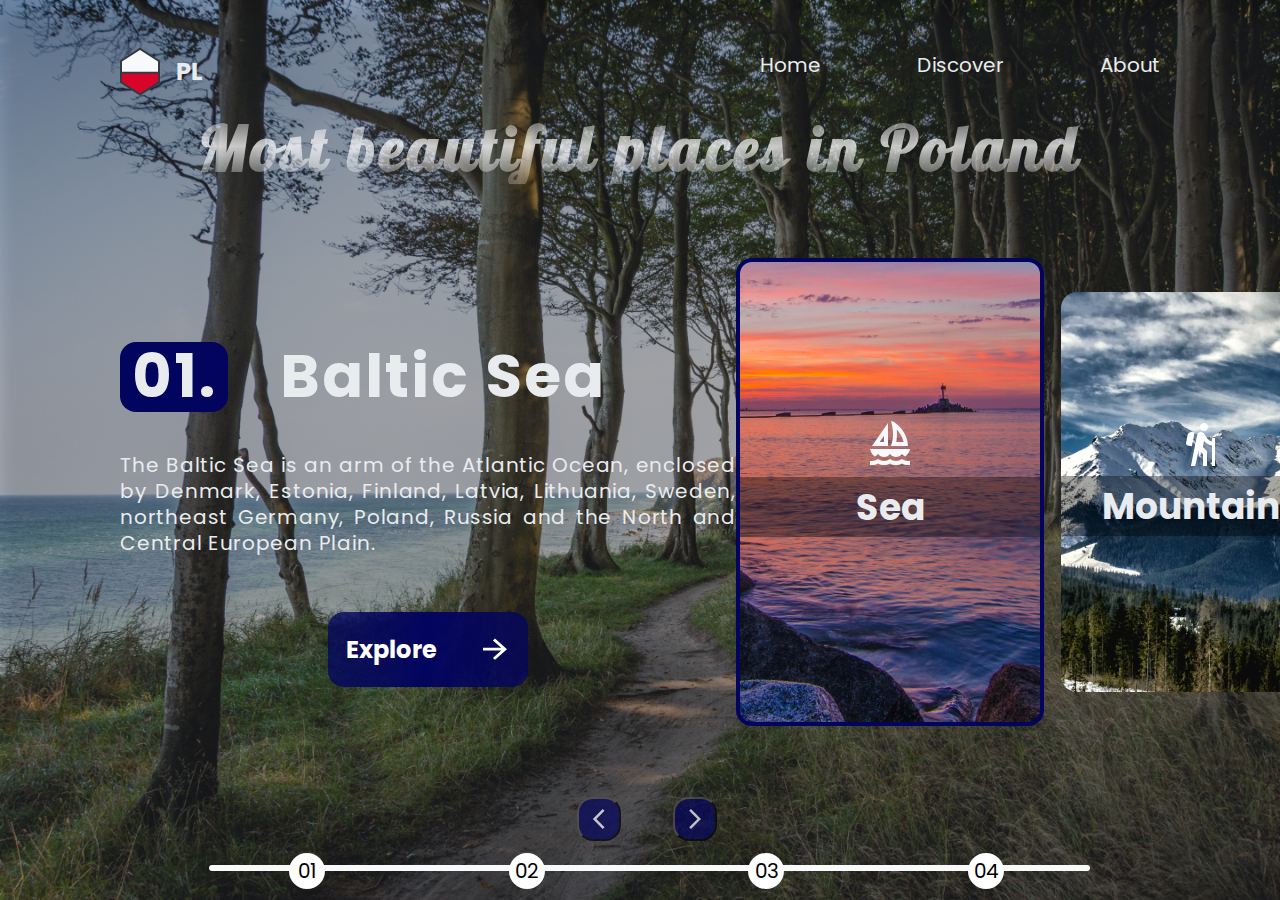
==== index.html @ 19f440bf "Finish bottom slider navigation" ====
<!DOCTYPE html>
<html lang="en">
  <head>
    <meta charset="UTF-8" />
    <meta http-equiv="X-UA-Compatible" content="IE=edge" />
    <meta name="viewport" content="width=device-width, initial-scale=1.0" />
    <title>Places in Poland</title>
    <meta
      name="description"
      content="This website shows most beautiful places to visit in Poland. "
    />
    <!-- Title -->
    <meta property="og:title" content="Places in Poland" />
    <!-- OPTIONAL description. 2-4 sentences. -->
    <meta property="og:description" content="" />
    <!-- full url with http(s) ie. https://maciejkorsan.github.io/my-repo/ -->
    <meta property="og:url" content="https://dawid-klos.github.io" />
    <meta
      property="og:image"
      content="https://dawid-klos.github.io/cover.png"
    />
    <!-- loading styles -->
    <link rel="stylesheet" href="styles/normalize.css" />
    <link rel="stylesheet" href="styles/style.css" />
    <link rel="stylesheet" href="styles/places.css" />

    <!-- loading fonts -->
    <link rel="preconnect" href="https://fonts.gstatic.com" />
    <link
      href="https://fonts.googleapis.com/css2?family=Poppins:wght@400;500;700&display=swap"
      rel="stylesheet"
    />
    <link rel="preconnect" href="https://fonts.gstatic.com" />
    <link
      href="https://fonts.googleapis.com/css2?family=Lobster&display=swap"
      rel="stylesheet"
    />
    <!-- loading js file -->
    <script src="js/app.js"></script>
  </head>
  <body>
    <section class="navbar">
      <section class="logo">
        <img class="logo__img" src="img/pl-logo.svg" alt="Logo of Poland" />
        <p class="logo__text">PL</p>
      </section>
      <nav class="links">
        <ul class="links__list">
          <li><a href="#" class="link">Home</a></li>
          <li><a href="#" class="link">Discover</a></li>
          <li><a href="#" class="link">About</a></li>
        </ul>
      </nav>
    </section>

    <article class="website-title">
      <h1 class="website-title__heading">Most beautiful places in Poland</h1>
    </article>

    <main class="main">
      <section class="places">
        <article class="place-01">
          <h2 class="place-01__heading">
            <p class="place-01__heading--number">01.</p>
            Baltic Sea
          </h2>
          <p class="place-01__content">
            The Baltic Sea is an arm of the Atlantic Ocean, enclosed by Denmark,
            Estonia, Finland, Latvia, Lithuania, Sweden, northeast Germany,
            Poland, Russia and the North and Central European Plain.
          </p>
          <a href="#" class="place-01__explore-btn">
            <p>Explore</p>
            <img
              src="img/arrow-right.svg"
              alt="Icon of arrow directed to right"
            />
          </a>
        </article>

        <article class="place-02">
          <h2 class="place-02__heading"></h2>
          <p class="place-02__content"></p>
          <button class="place-02__explore-btn">
            <p>Explore</p>
            <img
              src="img/arrow-right.svg"
              alt="Icon of arrow directed to right"
            />
          </button>
        </article>

        <article class="place-03">
          <h2 class="place-03__heading"></h2>
          <p class="place-03__content"></p>
          <a href="#" class="place-03__explore-btn">
            <p>Explore</p>
            <img
              src="img/arrow-right.svg"
              alt="Icon of arrow directed to right"
            />
          </a>
        </article>

        <article class="place-04">
          <h2 class="place-04__heading"></h2>
          <p class="place-04__content"></p>
          <button class="place-04__explore-btn">
            <p>Explore</p>
            <img
              src="img/arrow-right.svg"
              alt="Icon of arrow directed to right"
            />
          </button>
        </article>
      </section>

      <section class="slider-box">
        <div class="slider">
          <div class="slide-01">
            <img
              class="slide-01__icon"
              src="img/sailing-icon.svg"
              alt="Sailing icon"
            />
            <h3 class="slide-01__heading">Sea</h3>
          </div>
          <div class="slide-02">
            <img
              class="slide-02__icon"
              src="img/hiking-icon.svg"
              alt="Hiking icon"
            />
            <h3 class="slide-02__heading">Mountains</h3>
          </div>
          <div class="slide-03">
            <img
              class="slide-03__icon"
              src="img/kayaking-icon.svg"
              alt="Kayaking icon"
            />
            <h3 class="slide-03__heading">Masuria</h3>
          </div>
          <div class="slide-04">
            <img class="slide-04__icon" src="img/bike.svg" alt="Bike icon" />
            <h3 class="slide-04__heading">Kashubia</h3>
          </div>
        </div>
      </section>

      <section class="slider-control">
        <div class="arrows">
          <button class="arrow-back">
            <img src="img/arrow-back.svg" alt="Icon of back arrow" />
          </button>
          <button class="arrow-forward">
            <img src="img/arrow-forward.svg" alt="Icon of forward arrow" />
          </button>
        </div>
        <div class="pos-line"></div>
        <div class="pos-points">
          <div class="pos-1">
            <p class="pos__text">01</p>
          </div>
          <div class="pos-2"><p class="pos__text">02</p></div>
          <div class="pos-3"><p class="pos__text">03</p></div>
          <div class="pos-4"><p class="pos__text">04</p></div>
        </div>
      </section>
    </main>
  </body>
</html>
---- styles/style.css ----
body {
    height: 100vh;
    background-image: url("../img/gallery/bg-01.png");
    background-repeat: no-repeat;
    background-size: cover;
    font-family: 'Poppins', 'sans-serif';
    font-size: 20px;
    display: flex;
    flex-direction: column;
    color: #E9ECEF;
    margin: 0px 120px;
    overflow: hidden;
}

/* TOP SECTION */
.navbar {
    max-width: 100%;
    display: flex;
    flex-flow: row nowrap;
    justify-content: space-between;
    margin: 34px 0px;
}

/* nav */
.links {

}
.links__list {
    display: flex;
    list-style: none;
    justify-content: space-between;
    width: 400px;
}
.link {
    text-decoration: none;
    color: #E9ECEF;
    font-weight: 400;
}
.link-active {
    font-weight: 700;
}

/* logo */
.logo {
    display: flex;
    align-items: center;
}
.logo__img {

}
.logo__text {
    margin-left: 16px;
    font-size: 24px;
    font-weight: bold;
}

/* H1 - PAGE TITLE */
.website-title {
    margin-top: -72px;
    margin-bottom: 36px;
}
.website-title__heading {
    font-family: 'Lobster', 'sans-serif';
    text-align: center;
    font-size: 62px;
    letter-spacing: 4px;
    background: linear-gradient(0deg, rgba(255, 255, 255, 0.25) 8.41%, rgba(255, 255, 255, 0.75) 53.25%, rgba(255, 255, 255, 0.25) 100%);
    -webkit-background-clip: text;
    -webkit-text-fill-color: transparent;
}

.main {
    display: grid;
    grid-template-columns: 1fr auto 1fr;
    grid-template-rows: 50% 50%;
}

/* SECTION with place descripton */

/* places section */
.places {

}

/* 01 */
.place-01 {
    width: 616px;
    display: flex;
    flex-direction: column;
    margin-top: -30px;
}
.place-01__heading {
    font-size: 60px;
    font-weight: bold;
    display: flex;
    align-items: center;
    letter-spacing: 2px;
}
.place-01__heading--number {
    margin-right: 52px;
    text-align: left;
    background-color: #03045E;
    border-radius: 16px;
    width: 108px;
    min-height: 70px;
    text-align: center;
}
.place-01__content {
    margin-top: -70px;
    letter-spacing: .8px;
    text-align: justify;
    line-height: 26px;
}
.place-01__explore-btn {
    width: 200px;
    display: flex;
    margin: 36px auto;
    background: linear-gradient(96.98deg, rgba(3, 4, 94, 0.75) 0%, #03045E 49.48%, rgba(3, 4, 94, 0.75) 100%);
    border-radius: 16px;
    text-decoration: none;
    color: #ffffff;
    font-weight: bold;
    font-size: 24px;
}

.place-01__explore-btn p {
    margin-left: 18px;
    margin-right: 40px;
}
/* 02 */

.place-02 {
    display: none;
}
.place-02__heading {

}
.place-02__content {

}
.place-02__explore-btn {

}

/* 03 */
.place-03 {
    display: none;
}
.place-03__heading {

}
.place-03__content {

}
.place-03__explore-btn {

}

/* 04 */
.place-04 {
    display: none;
}
.place-04__heading {

}
.place-04__content {

}
.place-04__explore-btn {

}

/* SLIDER */

.slider-box {
    position: relative;

}

.slider {
    position: absolute;
    width: 1200px;
    height: 460px;
    display: flex;
    flex-flow: row nowrap;
    align-items: center;
    justify-content: space-between;
}

/* Slide-1 */
.slide-01 {
    width: 300px;
    height: 460px;
    background-image: url("../img/gallery/small/slide-01.png");
    border: 4px solid #03045E;
    border-radius: 16px;
    display: flex;
    flex-flow: column wrap;
    justify-content: center;
    align-content: center;
}
.slide-01__icon {
    margin-bottom: -16px;
}
.slide-01__heading:before {
    width: 300px;
    height: 60px;
    position: absolute;
    display: block;
    content: '';
    background-color: black;
    opacity: 35%;
    z-index: -1;
    margin-top: -10px;
}
.slide-01__heading {
    width: 100%;
    font-size: 36px;
    font-weight: bold;
    text-align: center;
    z-index: 1;
}

/* Slide-2 */
.slide-02 {
    width: 280px;
    height: 400px;
    background-image: url("../img/gallery/small/slide-02.png");
    border-radius: 16px;
    display: flex;
    flex-flow: column wrap;
    justify-content: center;
    align-content: center;
}
.slide-02__icon {
    margin-bottom: -18px;
}
.slide-02__heading:before {
    width: 280px;
    height: 60px;
    position: absolute;
    display: block;
    content: '';
    background-color: black;
    opacity: 35%;
    z-index: -1;
    margin-top: -10px;
}
.slide-02__heading {
    width: 100%;
    font-size: 36px;
    font-weight: bold;
    text-align: center;
    z-index: 1;
}

/* Slide-3 */
.slide-03 {
    width: 280px;
    height: 400px;
    background-image: url("../img/gallery/small/slide-03.png");
    border-radius: 16px;
    display: flex;
    flex-flow: column wrap;
    justify-content: center;
    align-content: center;
}
.slide-03__icon {
    margin-bottom: -18px;
}
.slide-03__heading:before {
    width: 280px;
    height: 60px;
    position: absolute;
    display: block;
    content: '';
    background-color: black;
    opacity: 35%;
    z-index: -1;
    margin-top: -10px;
}
.slide-03__heading {
    width: 100%;
    font-size: 36px;
    font-weight: bold;
    text-align: center;
    z-index: 1;
}

/* Slide-4 */
.slide-04 {
    width: 280px;
    height: 400px;
    background-image: url("../img/gallery/small/slide-03.png");
    border-radius: 16px;
    display: flex;
    flex-flow: column wrap;
    justify-content: center;
    align-content: center;
}
.slide-04__icon {
    margin-bottom: -18px;
}
.slide-04__heading:before {
    width: 280px;
    height: 60px;
    position: absolute;
    display: block;
    content: '';
    background-color: black;
    opacity: 35%;
    z-index: -1;
    margin-top: -10px;
}
.slide-04__heading {
    width: 100%;
    font-size: 36px;
    font-weight: bold;
    text-align: center;
    z-index: 1;
}   

/* SLIDER-CONTROL-PANEL */

/* buttons */
.slider-control {
    grid-row: 3;
    grid-column-start: 1;
    grid-column-end: 4;
    width: 875px;
    margin: 0px auto;
}
.arrows {
    display: flex;
    width: 140px;
    flex-direction: row nowrap;
    justify-content: space-between;
    margin: 0 auto;
}
.arrow-back {
    background-color: #03045E;
    border-radius: 16px;
    opacity: 70%;
    width: 44px;
    height: 44px;
    display: flex;
    justify-content: center;
    align-items: center;
}
.arrow-forward {
    background-color: #03045E;
    border-radius: 16px;
    opacity: 70%;
    width: 44px;
    height: 44px;
    display: flex;
    justify-content: center;
    align-items: center;
}

/* position of slider */
.pos-line {
    width: 875px;
    border: 3px solid #F8F9FA;
    margin-top: 24px;
    border-radius: 16px;
}

.pos-points {
    display: flex;
    flex-flow: row nowrap;
    justify-content: center;
    align-items: center;
    position: relative;
    color: black;
}

.pos-1 {
    width: 36px;
    height: 36px;
    position: absolute;
    left: 80px;
    border-radius: 50%;
    background-color: white;
}
.pos__text {
    width: 36px;
    height: 36px;
    text-align: center;
    margin: 0 auto;
    display: flex;
    justify-content: center;
    align-items: center;
}
.pos-2 {
    width: 36px;
    height: 36px;
    position: absolute;
    left: 300px;
    border-radius: 50%;
    background-color: white;
}
.pos-3 {
    width: 36px;
    height: 36px;
    position: absolute;
    right: 300px;
    border-radius: 50%;
    background-color: white; 
}
.pos-4 {
    width: 36px;
    height: 36px;
    position: absolute;
    right: 80px;
    border-radius: 50%;
    background-color: white;
}
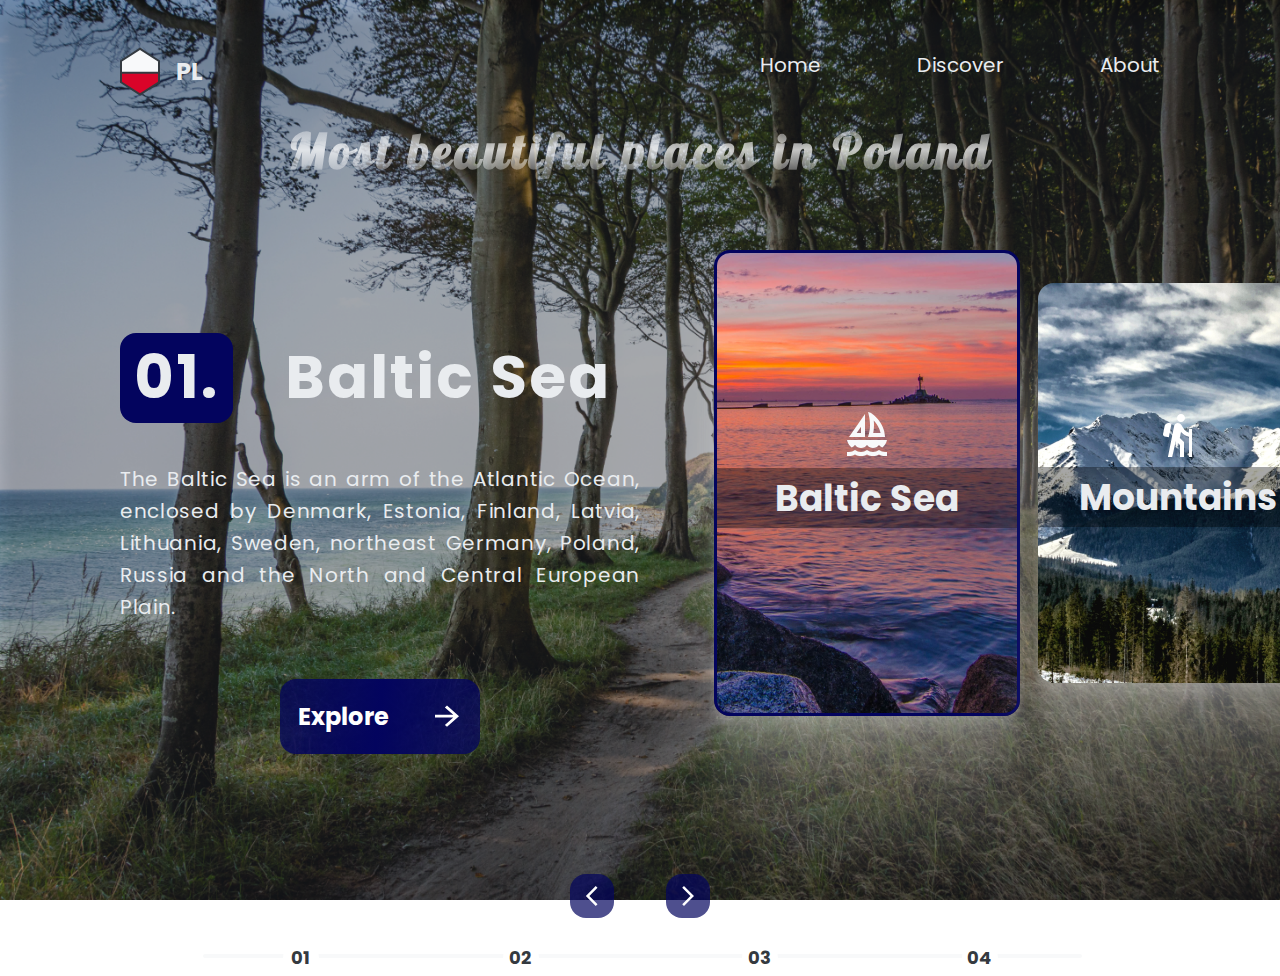
==== commit f82cd98b: "Add js function for changing background image" ====
--- a/index.html
+++ b/index.html
@@ -35,10 +35,8 @@
       href="https://fonts.googleapis.com/css2?family=Lobster&display=swap"
       rel="stylesheet"
     />
-    <!-- loading js file -->
-    <script src="js/app.js"></script>
   </head>
-  <body>
+  <body class="body">
     <section class="navbar">
       <section class="logo">
         <img class="logo__img" src="img/pl-logo.svg" alt="Logo of Poland" />
@@ -123,7 +121,7 @@
               src="img/sailing-icon.svg"
               alt="Sailing icon"
             />
-            <h3 class="slide-01__heading">Sea</h3>
+            <h3 class="slide-01__heading"> Baltic Sea</h3>
           </div>
           <div class="slide-02">
             <img
@@ -159,14 +157,13 @@
         </div>
         <div class="pos-line"></div>
         <div class="pos-points">
-          <div class="pos-1">
-            <p class="pos__text">01</p>
-          </div>
+          <div class="pos-1"><p class="pos__text">01</p></div>
           <div class="pos-2"><p class="pos__text">02</p></div>
           <div class="pos-3"><p class="pos__text">03</p></div>
           <div class="pos-4"><p class="pos__text">04</p></div>
         </div>
       </section>
     </main>
+    <script src="js/app.js"></script>
   </body>
 </html>
--- a/styles/style.css
+++ b/styles/style.css
@@ -1,4 +1,4 @@
-body {
+.body {
     height: 100vh;
     background-image: url("../img/gallery/bg-01.png");
     background-repeat: no-repeat;
@@ -56,13 +56,13 @@
 
 /* H1 - PAGE TITLE */
 .website-title {
-    margin-top: -72px;
-    margin-bottom: 36px;
+    margin-top: -52px;
+    margin-bottom: 42px;
 }
 .website-title__heading {
     font-family: 'Lobster', 'sans-serif';
     text-align: center;
-    font-size: 62px;
+    font-size: 48px;
     letter-spacing: 4px;
     background: linear-gradient(0deg, rgba(255, 255, 255, 0.25) 8.41%, rgba(255, 255, 255, 0.75) 53.25%, rgba(255, 255, 255, 0.25) 100%);
     -webkit-background-clip: text;
@@ -71,20 +71,20 @@
 
 .main {
     display: grid;
-    grid-template-columns: 1fr auto 1fr;
-    grid-template-rows: 50% 50%;
+    grid-template-columns: 1fr 74px 1fr;
+    grid-template-rows: 75% 25%;
 }
 
 /* SECTION with place descripton */
 
 /* places section */
 .places {
-
+    
 }
 
 /* 01 */
 .place-01 {
-    width: 616px;
+    width: 520px;
     display: flex;
     flex-direction: column;
     margin-top: -30px;
@@ -97,19 +97,21 @@
     letter-spacing: 2px;
 }
 .place-01__heading--number {
+    display: flex;
+    align-items: center;
+    justify-content: center;
     margin-right: 52px;
-    text-align: left;
     background-color: #03045E;
     border-radius: 16px;
-    width: 108px;
-    min-height: 70px;
+    width: 113px;
+    min-height: 90px;
     text-align: center;
 }
 .place-01__content {
     margin-top: -70px;
-    letter-spacing: .8px;
+    letter-spacing: .7px;
     text-align: justify;
-    line-height: 26px;
+    line-height: 32px;
 }
 .place-01__explore-btn {
     width: 200px;
@@ -174,7 +176,7 @@
 
 .slider-box {
     position: relative;
-
+    grid-column-start: 3;
 }
 
 .slider {
@@ -192,12 +194,20 @@
     width: 300px;
     height: 460px;
     background-image: url("../img/gallery/small/slide-01.png");
-    border: 4px solid #03045E;
+    border: 3px solid #03045E;
     border-radius: 16px;
     display: flex;
     flex-flow: column wrap;
     justify-content: center;
     align-content: center;
+    box-shadow:
+    0 3.4px 1.9px rgba(255, 255, 255, 0.042),
+    0 8.2px 4.7px rgba(255, 255, 255, 0.061),
+    0 15.4px 8.8px rgba(255, 255, 255, 0.075),
+    0 27.5px 15.6px rgba(209, 209, 209, 0.089),
+    0 51.4px 29.2px rgba(255, 255, 255, 0.108),
+    0 123px 70px rgba(255,255,255 , 0.15)
+  ;
 }
 .slide-01__icon {
     margin-bottom: -16px;
@@ -231,6 +241,14 @@
     flex-flow: column wrap;
     justify-content: center;
     align-content: center;
+    box-shadow:
+    0 3.4px 1.9px rgba(255, 255, 255, 0.042),
+    0 8.2px 4.7px rgba(255, 255, 255, 0.061),
+    0 15.4px 8.8px rgba(255, 255, 255, 0.075),
+    0 27.5px 15.6px rgba(209, 209, 209, 0.089),
+    0 51.4px 29.2px rgba(255, 255, 255, 0.108),
+    0 123px 70px rgba(255,255,255 , 0.15)
+  ;
 }
 .slide-02__icon {
     margin-bottom: -18px;
@@ -264,6 +282,14 @@
     flex-flow: column wrap;
     justify-content: center;
     align-content: center;
+    box-shadow:
+    0 3.4px 1.9px rgba(255, 255, 255, 0.042),
+    0 8.2px 4.7px rgba(255, 255, 255, 0.061),
+    0 15.4px 8.8px rgba(255, 255, 255, 0.075),
+    0 27.5px 15.6px rgba(209, 209, 209, 0.089),
+    0 51.4px 29.2px rgba(255, 255, 255, 0.108),
+    0 123px 70px rgba(255,255,255 , 0.15)
+  ;
 }
 .slide-03__icon {
     margin-bottom: -18px;
@@ -297,6 +323,14 @@
     flex-flow: column wrap;
     justify-content: center;
     align-content: center;
+    box-shadow:
+    0 3.4px 1.9px rgba(255, 255, 255, 0.042),
+    0 8.2px 4.7px rgba(255, 255, 255, 0.061),
+    0 15.4px 8.8px rgba(255, 255, 255, 0.075),
+    0 27.5px 15.6px rgba(209, 209, 209, 0.089),
+    0 51.4px 29.2px rgba(255, 255, 255, 0.108),
+    0 123px 70px rgba(255,255,255 , 0.15)
+  ;
 }
 .slide-04__icon {
     margin-bottom: -18px;
@@ -338,31 +372,31 @@
     margin: 0 auto;
 }
 .arrow-back {
-    background-color: #03045E;
-    border-radius: 16px;
-    opacity: 70%;
+    background-color: hsl(239, 94%, 19%, 70%);
+    border-radius: 16px;
     width: 44px;
     height: 44px;
     display: flex;
     justify-content: center;
     align-items: center;
+    border: none;
 }
 .arrow-forward {
-    background-color: #03045E;
-    border-radius: 16px;
-    opacity: 70%;
+    background-color: hsl(239, 94%, 19%, 70%);
+    border-radius: 16px;
     width: 44px;
     height: 44px;
     display: flex;
     justify-content: center;
     align-items: center;
+    border: none;
 }
 
 /* position of slider */
 .pos-line {
     width: 875px;
-    border: 3px solid #F8F9FA;
-    margin-top: 24px;
+    border: 2px solid #F8F9FA;
+    margin-top: 36px;
     border-radius: 16px;
 }
 
@@ -373,6 +407,12 @@
     align-items: center;
     position: relative;
     color: black;
+}
+
+.pos-active {
+    background-color: #03045E;
+    width: 48px;
+    height: 48px;
 }
 
 .pos-1 {
@@ -391,6 +431,9 @@
     display: flex;
     justify-content: center;
     align-items: center;
+    font-size: 18px;
+    font-weight: 700;
+    color: #343A40;
 }
 .pos-2 {
     width: 36px;
@@ -415,4 +458,32 @@
     right: 80px;
     border-radius: 50%;
     background-color: white;
+}
+
+
+@media (min-width: 1441px) {
+    body {
+        margin: 0 160px;
+    }
+    .website-title__heading {
+        font-size: 52px;
+    }
+    main {
+        grid-template-columns: 1fr 1fr;
+    }
+    .places {
+        margin-left: 120px;
+    }
+    .place-01 {
+        width: 600px;
+    }
+    .slider-box {
+        grid-column-start: 3;
+        margin-left: 16px;
+    }
+    .slider-control {
+        grid-row: 3;
+        margin: 0px auto;
+        margin-bottom: -30px;
+    }
 }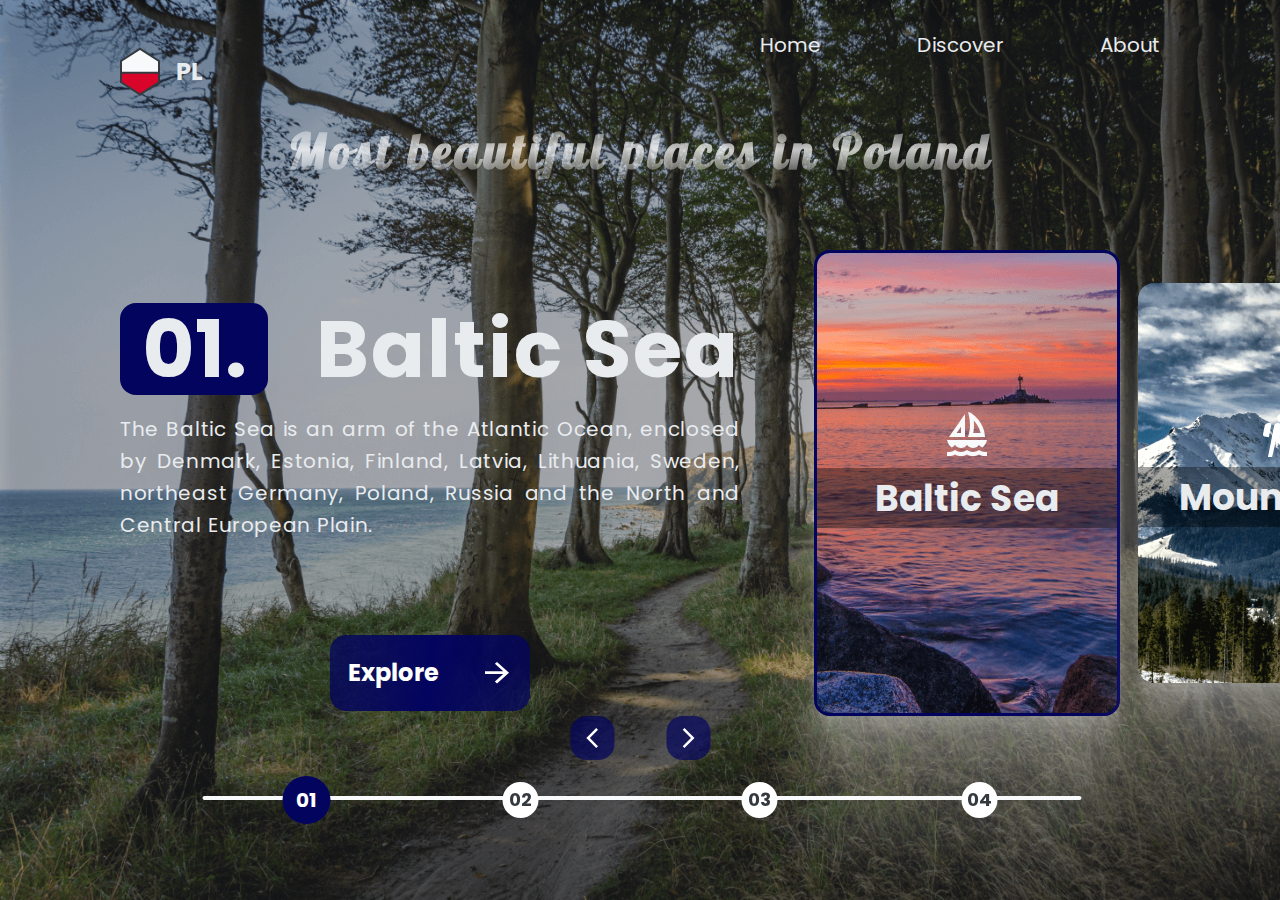
==== commit 81e10fdd: "Sliding elements in js on homepage finished." ====
--- a/index.html
+++ b/index.html
@@ -7,7 +7,7 @@
     <title>Places in Poland</title>
     <meta
       name="description"
-      content="This website shows most beautiful places to visit in Poland. "
+      content="This website shows most beautiful places to visit in Poland."
     />
     <!-- Title -->
     <meta property="og:title" content="Places in Poland" />
@@ -37,81 +37,41 @@
     />
   </head>
   <body class="body">
-    <section class="navbar">
-      <section class="logo">
+    <div class="navbar">
+      <div class="logo">
         <img class="logo__img" src="img/pl-logo.svg" alt="Logo of Poland" />
         <p class="logo__text">PL</p>
-      </section>
+      </div>
       <nav class="links">
-        <ul class="links__list">
-          <li><a href="#" class="link">Home</a></li>
-          <li><a href="#" class="link">Discover</a></li>
-          <li><a href="#" class="link">About</a></li>
-        </ul>
+          <a href="#" class="link">Home</a>
+          <a href="#" class="link">Discover</a>
+          <a href="#" class="link">About</a>
       </nav>
-    </section>
+    </div>
 
     <article class="website-title">
       <h1 class="website-title__heading">Most beautiful places in Poland</h1>
     </article>
 
     <main class="main">
-      <section class="places">
-        <article class="place-01">
-          <h2 class="place-01__heading">
-            <p class="place-01__heading--number">01.</p>
-            Baltic Sea
-          </h2>
-          <p class="place-01__content">
-            The Baltic Sea is an arm of the Atlantic Ocean, enclosed by Denmark,
-            Estonia, Finland, Latvia, Lithuania, Sweden, northeast Germany,
-            Poland, Russia and the North and Central European Plain.
-          </p>
-          <a href="#" class="place-01__explore-btn">
-            <p>Explore</p>
-            <img
-              src="img/arrow-right.svg"
-              alt="Icon of arrow directed to right"
-            />
-          </a>
-        </article>
-
-        <article class="place-02">
-          <h2 class="place-02__heading"></h2>
-          <p class="place-02__content"></p>
-          <button class="place-02__explore-btn">
-            <p>Explore</p>
-            <img
-              src="img/arrow-right.svg"
-              alt="Icon of arrow directed to right"
-            />
-          </button>
-        </article>
-
-        <article class="place-03">
-          <h2 class="place-03__heading"></h2>
-          <p class="place-03__content"></p>
-          <a href="#" class="place-03__explore-btn">
-            <p>Explore</p>
-            <img
-              src="img/arrow-right.svg"
-              alt="Icon of arrow directed to right"
-            />
-          </a>
-        </article>
-
-        <article class="place-04">
-          <h2 class="place-04__heading"></h2>
-          <p class="place-04__content"></p>
-          <button class="place-04__explore-btn">
-            <p>Explore</p>
-            <img
-              src="img/arrow-right.svg"
-              alt="Icon of arrow directed to right"
-            />
-          </button>
-        </article>
-      </section>
+      <article class="place">
+        <div class="place__heading-container">
+          <p class="place__number">01.</p>
+          <h2 class="place__heading">Baltic Sea</h2>
+        </div>
+        <p class="place__content">
+          The Baltic Sea is an arm of the Atlantic Ocean, enclosed by Denmark,
+          Estonia, Finland, Latvia, Lithuania, Sweden, northeast Germany,
+          Poland, Russia and the North and Central European Plain.
+        </p>
+        <a href="#" class="place__explore-btn">
+          <p>Explore</p>
+          <img
+            src="img/arrow-right.svg"
+            alt="Icon of arrow directed to right"
+          />
+        </a>
+      </article>
 
       <section class="slider-box">
         <div class="slider">
@@ -121,7 +81,7 @@
               src="img/sailing-icon.svg"
               alt="Sailing icon"
             />
-            <h3 class="slide-01__heading"> Baltic Sea</h3>
+            <h3 class="slide-01__heading">Baltic Sea</h3>
           </div>
           <div class="slide-02">
             <img
@@ -157,10 +117,10 @@
         </div>
         <div class="pos-line"></div>
         <div class="pos-points">
-          <div class="pos-1"><p class="pos__text">01</p></div>
-          <div class="pos-2"><p class="pos__text">02</p></div>
-          <div class="pos-3"><p class="pos__text">03</p></div>
-          <div class="pos-4"><p class="pos__text">04</p></div>
+          <div class="pos-1"><p class="pos-1__text">01</p></div>
+          <div class="pos-2"><p class="pos-2__text">02</p></div>
+          <div class="pos-3"><p class="pos-3__text">03</p></div>
+          <div class="pos-4"><p class="pos-4__text">04</p></div>
         </div>
       </section>
     </main>
--- a/styles/style.css
+++ b/styles/style.css
@@ -1,5 +1,6 @@
 .body {
     height: 100vh;
+    max-height: 100vh;
     background-image: url("../img/gallery/bg-01.png");
     background-repeat: no-repeat;
     background-size: cover;
@@ -23,11 +24,7 @@
 
 /* nav */
 .links {
-
-}
-.links__list {
-    display: flex;
-    list-style: none;
+    display: flex;
     justify-content: space-between;
     width: 400px;
 }
@@ -75,48 +72,51 @@
     grid-template-rows: 75% 25%;
 }
 
-/* SECTION with place descripton */
-
-/* places section */
-.places {
-    
-}
-
-/* 01 */
-.place-01 {
-    width: 520px;
+/* Article with place descripton */
+
+.place {
+    width: 620px;
     display: flex;
     flex-direction: column;
     margin-top: -30px;
-}
-.place-01__heading {
-    font-size: 60px;
-    font-weight: bold;
-    display: flex;
-    align-items: center;
+    position: relative;
+}
+.place__heading-container {
+    display: flex;
+    flex-flow: row nowrap;
+    justify-content: space-between;
+    align-items: center;
+}
+.place__heading {
+    font-size: 80px;
+    font-weight: bold;
     letter-spacing: 2px;
-}
-.place-01__heading--number {
-    display: flex;
-    align-items: center;
-    justify-content: center;
-    margin-right: 52px;
+    margin: 0;
+}
+.place__number {
     background-color: #03045E;
     border-radius: 16px;
-    width: 113px;
+    width: 148px;
     min-height: 90px;
-    text-align: center;
-}
-.place-01__content {
-    margin-top: -70px;
+    display: flex;
+    align-items: center;
+    justify-content: center;
+    text-align: center;
+    font-size: 80px;
+    font-weight: bold;
+}
+.place__content {
+    position: absolute;
+    top: 170px;
     letter-spacing: .7px;
     text-align: justify;
     line-height: 32px;
 }
-.place-01__explore-btn {
+.place__explore-btn {
     width: 200px;
     display: flex;
-    margin: 36px auto;
+    margin: 0px auto;
+    margin-top: 160px;
     background: linear-gradient(96.98deg, rgba(3, 4, 94, 0.75) 0%, #03045E 49.48%, rgba(3, 4, 94, 0.75) 100%);
     border-radius: 16px;
     text-decoration: none;
@@ -125,51 +125,9 @@
     font-size: 24px;
 }
 
-.place-01__explore-btn p {
+.place__explore-btn p {
     margin-left: 18px;
     margin-right: 40px;
-}
-/* 02 */
-
-.place-02 {
-    display: none;
-}
-.place-02__heading {
-
-}
-.place-02__content {
-
-}
-.place-02__explore-btn {
-
-}
-
-/* 03 */
-.place-03 {
-    display: none;
-}
-.place-03__heading {
-
-}
-.place-03__content {
-
-}
-.place-03__explore-btn {
-
-}
-
-/* 04 */
-.place-04 {
-    display: none;
-}
-.place-04__heading {
-
-}
-.place-04__content {
-
-}
-.place-04__explore-btn {
-
 }
 
 /* SLIDER */
@@ -358,11 +316,14 @@
 
 /* buttons */
 .slider-control {
-    grid-row: 3;
+    grid-row-start: 2;
     grid-column-start: 1;
     grid-column-end: 4;
+    position: fixed;
+    bottom: 100px;
+    left: 50%;
+    transform: translate(-50%, 0);
     width: 875px;
-    margin: 0px auto;
 }
 .arrows {
     display: flex;
@@ -406,60 +367,104 @@
     justify-content: center;
     align-items: center;
     position: relative;
-    color: black;
+}
+
+.pos-1 {
+    display: flex;
+    justify-content: center;
+    align-items: center;
+    width: 36px;
+    height: 36px;
+    position: absolute;
+    left: 80px;
+    border-radius: 50%;
+    background-color: white;
+}
+.pos-1__text {
+    width: 36px;
+    height: 36px;
+    display: flex;
+    justify-content: center;
+    align-items: center;
+    font-size: 18px;
+    font-weight: 700;
+    color: #343A40;
+}
+.pos-2 {
+    display: flex;
+    justify-content: center;
+    align-items: center;
+    width: 36px;
+    height: 36px;
+    position: absolute;
+    left: 300px;
+    border-radius: 50%;
+    background-color: white;
+}
+.pos-2__text {
+    width: 36px;
+    height: 36px;
+    display: flex;
+    justify-content: center;
+    align-items: center;
+    font-size: 18px;
+    font-weight: 700;
+    color: #343A40;
+}
+.pos-3 {
+    display: flex;
+    justify-content: center;
+    align-items: center;
+    width: 36px;
+    height: 36px;
+    position: absolute;
+    right: 300px;
+    border-radius: 50%;
+    background-color: white; 
+}
+.pos-3__text {
+    width: 36px;
+    height: 36px;
+    display: flex;
+    justify-content: center;
+    align-items: center;
+    font-size: 18px;
+    font-weight: 700;
+    color: #343A40;
+}
+.pos-4 {
+    display: flex;
+    justify-content: center;
+    align-items: center;
+    width: 36px;
+    height: 36px;
+    position: absolute;
+    right: 80px;
+    border-radius: 50%;
+    background-color: white;
+}
+.pos-4__text {
+    width: 36px;
+    height: 36px;
+    display: flex;
+    justify-content: center;
+    align-items: center;
+    font-size: 18px;
+    font-weight: 700;
+    color: #343A40;
 }
 
 .pos-active {
     background-color: #03045E;
     width: 48px;
     height: 48px;
-}
-
-.pos-1 {
-    width: 36px;
-    height: 36px;
-    position: absolute;
-    left: 80px;
-    border-radius: 50%;
-    background-color: white;
-}
-.pos__text {
-    width: 36px;
-    height: 36px;
-    text-align: center;
-    margin: 0 auto;
-    display: flex;
-    justify-content: center;
-    align-items: center;
-    font-size: 18px;
-    font-weight: 700;
-    color: #343A40;
-}
-.pos-2 {
-    width: 36px;
-    height: 36px;
-    position: absolute;
-    left: 300px;
-    border-radius: 50%;
-    background-color: white;
-}
-.pos-3 {
-    width: 36px;
-    height: 36px;
-    position: absolute;
-    right: 300px;
-    border-radius: 50%;
-    background-color: white; 
-}
-.pos-4 {
-    width: 36px;
-    height: 36px;
-    position: absolute;
-    right: 80px;
-    border-radius: 50%;
-    background-color: white;
-}
-
+    color: #FFFFFF;
+}
+
+.pos-text-active {
+    color: #FFFFFF;
+    font-size: 20px;
+}
 
 @media (min-width: 1441px) {
     body {
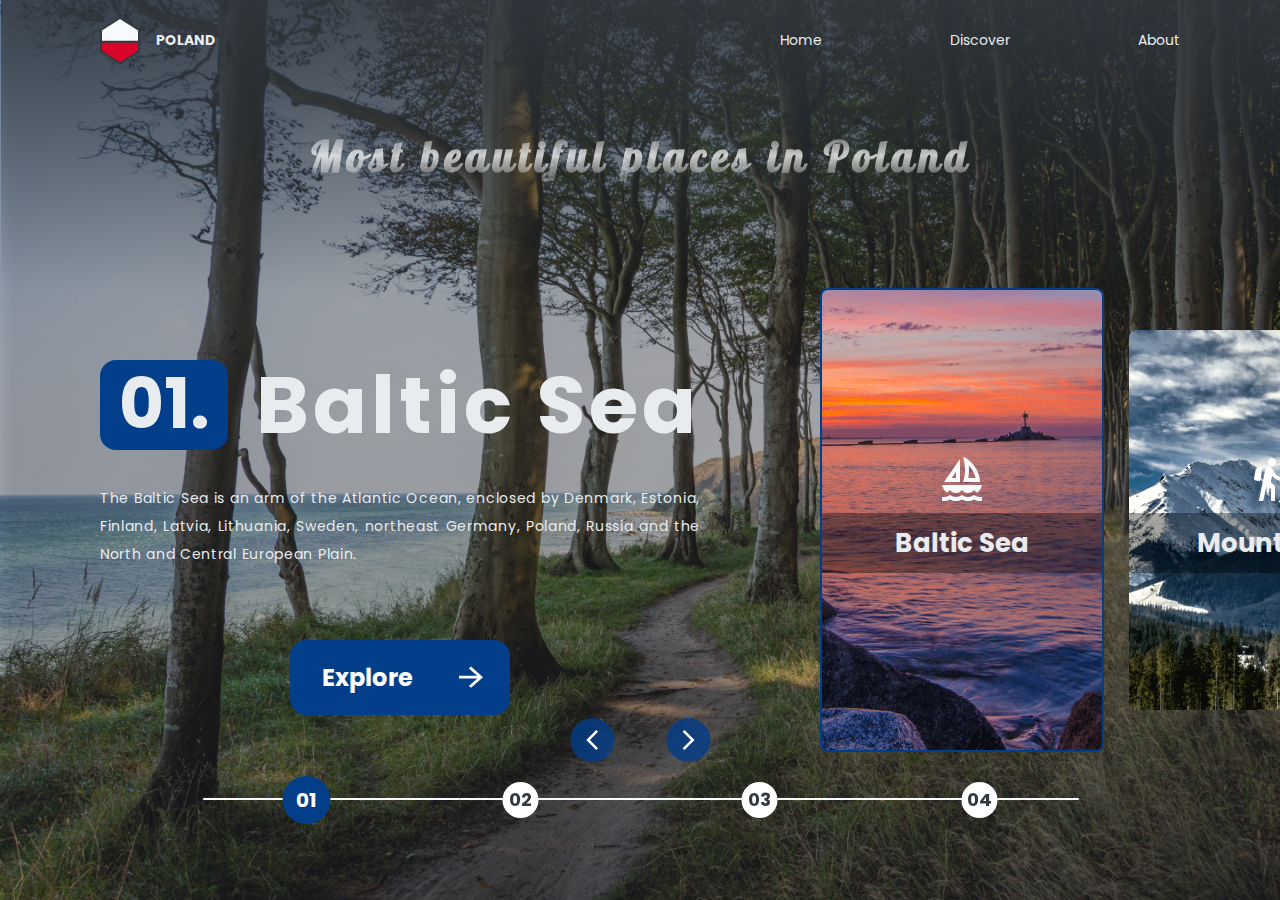
==== commit 03457f3e: "Add media queries. Add subpages for each place." ====
--- a/index.html
+++ b/index.html
@@ -22,7 +22,6 @@
     <!-- loading styles -->
     <link rel="stylesheet" href="styles/normalize.css" />
     <link rel="stylesheet" href="styles/style.css" />
-    <link rel="stylesheet" href="styles/places.css" />
 
     <!-- loading fonts -->
     <link rel="preconnect" href="https://fonts.gstatic.com" />
@@ -40,11 +39,20 @@
     <div class="navbar">
       <div class="logo">
         <img class="logo__img" src="img/pl-logo.svg" alt="Logo of Poland" />
-        <p class="logo__text">PL</p>
+        <p class="logo__text">POLAND</p>
       </div>
       <nav class="links">
           <a href="#" class="link">Home</a>
-          <a href="#" class="link">Discover</a>
+          <!-- DROPDOWN LIST FROM w3 - https://www.w3schools.com/css/css_dropdowns.asp -->
+          <div class="dropdown">
+          <a href="#" class="link link--dropdown">Discover</a>
+            <div class="dropdown-content">
+            <a href="pages/baltic-sea.html" class="dropdown__link">Baltic Sea</a>
+            <a href="#" class="dropdown__link">Mountains</a>
+            <a href="#" class="dropdown__link">Masuria</a>
+            <a href="#" class="dropdown__link">Kashubia</a>
+          </div>
+          </div>
           <a href="#" class="link">About</a>
       </nav>
     </div>
@@ -64,7 +72,7 @@
           Estonia, Finland, Latvia, Lithuania, Sweden, northeast Germany,
           Poland, Russia and the North and Central European Plain.
         </p>
-        <a href="#" class="place__explore-btn">
+        <a href="pages/baltic-sea.html" class="place__explore-btn">
           <p>Explore</p>
           <img
             src="img/arrow-right.svg"
@@ -106,7 +114,7 @@
         </div>
       </section>
 
-      <section class="slider-control">
+      <div class="slider-control">
         <div class="arrows">
           <button class="arrow-back">
             <img src="img/arrow-back.svg" alt="Icon of back arrow" />
@@ -122,7 +130,7 @@
           <div class="pos-3"><p class="pos-3__text">03</p></div>
           <div class="pos-4"><p class="pos-4__text">04</p></div>
         </div>
-      </section>
+      </div>
     </main>
     <script src="js/app.js"></script>
   </body>
--- a/styles/style.css
+++ b/styles/style.css
@@ -5,11 +5,11 @@
     background-repeat: no-repeat;
     background-size: cover;
     font-family: 'Poppins', 'sans-serif';
-    font-size: 20px;
+    font-size: 18px;
     display: flex;
     flex-direction: column;
     color: #E9ECEF;
-    margin: 0px 120px;
+    margin: 0px 100px;
     overflow: hidden;
 }
 
@@ -19,14 +19,16 @@
     display: flex;
     flex-flow: row nowrap;
     justify-content: space-between;
-    margin: 34px 0px;
+    margin: 16px 0px;
 }
 
 /* nav */
 .links {
     display: flex;
     justify-content: space-between;
+    align-items: center;
     width: 400px;
+    font-size: 14px;
 }
 .link {
     text-decoration: none;
@@ -36,7 +38,36 @@
 .link-active {
     font-weight: 700;
 }
-
+/* dropdown-link */
+.dropdown {
+    position: relative;
+}
+
+.dropdown-content {
+    display: none;
+    background-color: rgba(2, 62, 138, .75);
+    flex-flow: column wrap;
+    border-radius: 16px;
+    padding: 8px;
+    position: absolute;
+    width: 140px;
+    margin-left: -40px;
+}
+.dropdown__link {
+    text-decoration: none;
+    margin: 4px auto;
+    color: #FFFFFF;
+}
+.dropdown:hover .dropdown-content {
+    display: flex;
+}
+.dropdown:hover .link--dropdown {
+    font-weight: bold;
+}
+.dropdown-content .dropdown__link:hover {
+    font-weight: 700;
+    letter-spacing: 2px;
+}
 /* logo */
 .logo {
     display: flex;
@@ -47,20 +78,20 @@
 }
 .logo__text {
     margin-left: 16px;
-    font-size: 24px;
-    font-weight: bold;
+    font-size: 14px;
+    font-weight: 700;
 }
 
 /* H1 - PAGE TITLE */
 .website-title {
-    margin-top: -52px;
-    margin-bottom: 42px;
+    margin-top: 24px;
+    margin-bottom: 80px;
 }
 .website-title__heading {
     font-family: 'Lobster', 'sans-serif';
     text-align: center;
-    font-size: 48px;
-    letter-spacing: 4px;
+    font-size: 42px;
+    letter-spacing: 5px;
     background: linear-gradient(0deg, rgba(255, 255, 255, 0.25) 8.41%, rgba(255, 255, 255, 0.75) 53.25%, rgba(255, 255, 255, 0.25) 100%);
     -webkit-background-clip: text;
     -webkit-text-fill-color: transparent;
@@ -68,17 +99,17 @@
 
 .main {
     display: grid;
-    grid-template-columns: 1fr 74px 1fr;
+    grid-template-columns: 1fr 120px 1fr;
     grid-template-rows: 75% 25%;
+    /* overflow: hidden; */
 }
 
 /* Article with place descripton */
 
 .place {
-    width: 620px;
+    width: 600px;
     display: flex;
     flex-direction: column;
-    margin-top: -30px;
     position: relative;
 }
 .place__heading-container {
@@ -90,34 +121,35 @@
 .place__heading {
     font-size: 80px;
     font-weight: bold;
-    letter-spacing: 2px;
+    letter-spacing: 4px;
     margin: 0;
 }
 .place__number {
-    background-color: #03045E;
+    background-color: #023E8A;
     border-radius: 16px;
-    width: 148px;
+    width: 128px;
     min-height: 90px;
     display: flex;
     align-items: center;
     justify-content: center;
     text-align: center;
-    font-size: 80px;
+    font-size: 70px;
     font-weight: bold;
 }
 .place__content {
     position: absolute;
-    top: 170px;
+    top: 180px;
     letter-spacing: .7px;
     text-align: justify;
-    line-height: 32px;
+    line-height: 28px;
+    font-size: 14px;
 }
 .place__explore-btn {
-    width: 200px;
+    width: 220px;
     display: flex;
     margin: 0px auto;
-    margin-top: 160px;
-    background: linear-gradient(96.98deg, rgba(3, 4, 94, 0.75) 0%, #03045E 49.48%, rgba(3, 4, 94, 0.75) 100%);
+    margin-top: 120px;
+    background-color: #023E8A;
     border-radius: 16px;
     text-decoration: none;
     color: #ffffff;
@@ -126,7 +158,7 @@
 }
 
 .place__explore-btn p {
-    margin-left: 18px;
+    margin-left: 32px;
     margin-right: 40px;
 }
 
@@ -149,29 +181,21 @@
 
 /* Slide-1 */
 .slide-01 {
-    width: 300px;
+    /* 300, 460 */
+    width: 280px;
     height: 460px;
     background-image: url("../img/gallery/small/slide-01.png");
-    border: 3px solid #03045E;
-    border-radius: 16px;
+    border: 2px solid #023E8A;
+    border-radius: 8px;
     display: flex;
     flex-flow: column wrap;
     justify-content: center;
     align-content: center;
-    box-shadow:
-    0 3.4px 1.9px rgba(255, 255, 255, 0.042),
-    0 8.2px 4.7px rgba(255, 255, 255, 0.061),
-    0 15.4px 8.8px rgba(255, 255, 255, 0.075),
-    0 27.5px 15.6px rgba(209, 209, 209, 0.089),
-    0 51.4px 29.2px rgba(255, 255, 255, 0.108),
-    0 123px 70px rgba(255,255,255 , 0.15)
-  ;
 }
 .slide-01__icon {
-    margin-bottom: -16px;
 }
 .slide-01__heading:before {
-    width: 300px;
+    width: 280px;
     height: 60px;
     position: absolute;
     display: block;
@@ -179,37 +203,29 @@
     background-color: black;
     opacity: 35%;
     z-index: -1;
-    margin-top: -10px;
+    margin-top: -16px;
 }
 .slide-01__heading {
     width: 100%;
-    font-size: 36px;
+    font-size: 26px;
     font-weight: bold;
     text-align: center;
     z-index: 1;
 }
 
 /* Slide-2 */
+/* 280, 400 */
 .slide-02 {
     width: 280px;
-    height: 400px;
+    height: 380px;
     background-image: url("../img/gallery/small/slide-02.png");
-    border-radius: 16px;
+    border-radius: 8px;
     display: flex;
     flex-flow: column wrap;
     justify-content: center;
     align-content: center;
-    box-shadow:
-    0 3.4px 1.9px rgba(255, 255, 255, 0.042),
-    0 8.2px 4.7px rgba(255, 255, 255, 0.061),
-    0 15.4px 8.8px rgba(255, 255, 255, 0.075),
-    0 27.5px 15.6px rgba(209, 209, 209, 0.089),
-    0 51.4px 29.2px rgba(255, 255, 255, 0.108),
-    0 123px 70px rgba(255,255,255 , 0.15)
-  ;
 }
 .slide-02__icon {
-    margin-bottom: -18px;
 }
 .slide-02__heading:before {
     width: 280px;
@@ -220,11 +236,11 @@
     background-color: black;
     opacity: 35%;
     z-index: -1;
-    margin-top: -10px;
+    margin-top: -16px;
 }
 .slide-02__heading {
     width: 100%;
-    font-size: 36px;
+    font-size: 26px;
     font-weight: bold;
     text-align: center;
     z-index: 1;
@@ -233,24 +249,16 @@
 /* Slide-3 */
 .slide-03 {
     width: 280px;
-    height: 400px;
+    height: 380px;
     background-image: url("../img/gallery/small/slide-03.png");
-    border-radius: 16px;
+    border-radius: 8px;
     display: flex;
     flex-flow: column wrap;
     justify-content: center;
     align-content: center;
-    box-shadow:
-    0 3.4px 1.9px rgba(255, 255, 255, 0.042),
-    0 8.2px 4.7px rgba(255, 255, 255, 0.061),
-    0 15.4px 8.8px rgba(255, 255, 255, 0.075),
-    0 27.5px 15.6px rgba(209, 209, 209, 0.089),
-    0 51.4px 29.2px rgba(255, 255, 255, 0.108),
-    0 123px 70px rgba(255,255,255 , 0.15)
-  ;
 }
 .slide-03__icon {
-    margin-bottom: -18px;
+
 }
 .slide-03__heading:before {
     width: 280px;
@@ -261,11 +269,11 @@
     background-color: black;
     opacity: 35%;
     z-index: -1;
-    margin-top: -10px;
+    margin-top: -16px;
 }
 .slide-03__heading {
     width: 100%;
-    font-size: 36px;
+    font-size: 26px;
     font-weight: bold;
     text-align: center;
     z-index: 1;
@@ -274,24 +282,15 @@
 /* Slide-4 */
 .slide-04 {
     width: 280px;
-    height: 400px;
+    height: 380px;
     background-image: url("../img/gallery/small/slide-03.png");
-    border-radius: 16px;
+    border-radius: 8px;
     display: flex;
     flex-flow: column wrap;
     justify-content: center;
     align-content: center;
-    box-shadow:
-    0 3.4px 1.9px rgba(255, 255, 255, 0.042),
-    0 8.2px 4.7px rgba(255, 255, 255, 0.061),
-    0 15.4px 8.8px rgba(255, 255, 255, 0.075),
-    0 27.5px 15.6px rgba(209, 209, 209, 0.089),
-    0 51.4px 29.2px rgba(255, 255, 255, 0.108),
-    0 123px 70px rgba(255,255,255 , 0.15)
-  ;
 }
 .slide-04__icon {
-    margin-bottom: -18px;
 }
 .slide-04__heading:before {
     width: 280px;
@@ -302,11 +301,11 @@
     background-color: black;
     opacity: 35%;
     z-index: -1;
-    margin-top: -10px;
+    margin-top: -16px;
 }
 .slide-04__heading {
     width: 100%;
-    font-size: 36px;
+    font-size: 26px;
     font-weight: bold;
     text-align: center;
     z-index: 1;
@@ -333,8 +332,8 @@
     margin: 0 auto;
 }
 .arrow-back {
-    background-color: hsl(239, 94%, 19%, 70%);
-    border-radius: 16px;
+    background-color: hsl(214, 97%, 27%, 80%);
+    border-radius: 50%;
     width: 44px;
     height: 44px;
     display: flex;
@@ -343,8 +342,8 @@
     border: none;
 }
 .arrow-forward {
-    background-color: hsl(239, 94%, 19%, 70%);
-    border-radius: 16px;
+    background-color: hsl(214, 97%, 27%, 80%);
+    border-radius: 50%;
     width: 44px;
     height: 44px;
     display: flex;
@@ -356,7 +355,7 @@
 /* position of slider */
 .pos-line {
     width: 875px;
-    border: 2px solid #F8F9FA;
+    border: 1px solid #F8F9FA;
     margin-top: 36px;
     border-radius: 16px;
 }
@@ -455,7 +454,7 @@
 }
 
 .pos-active {
-    background-color: #03045E;
+    background-color: #023E8A;
     width: 48px;
     height: 48px;
     color: #FFFFFF;
@@ -467,17 +466,14 @@
 }
 
 @media (min-width: 1441px) {
-    body {
-        margin: 0 160px;
+    .body {
+        margin: 0 180px;
     }
     .website-title__heading {
-        font-size: 52px;
+        font-size: 62px;
     }
     main {
         grid-template-columns: 1fr 1fr;
-    }
-    .places {
-        margin-left: 120px;
     }
     .place-01 {
         width: 600px;
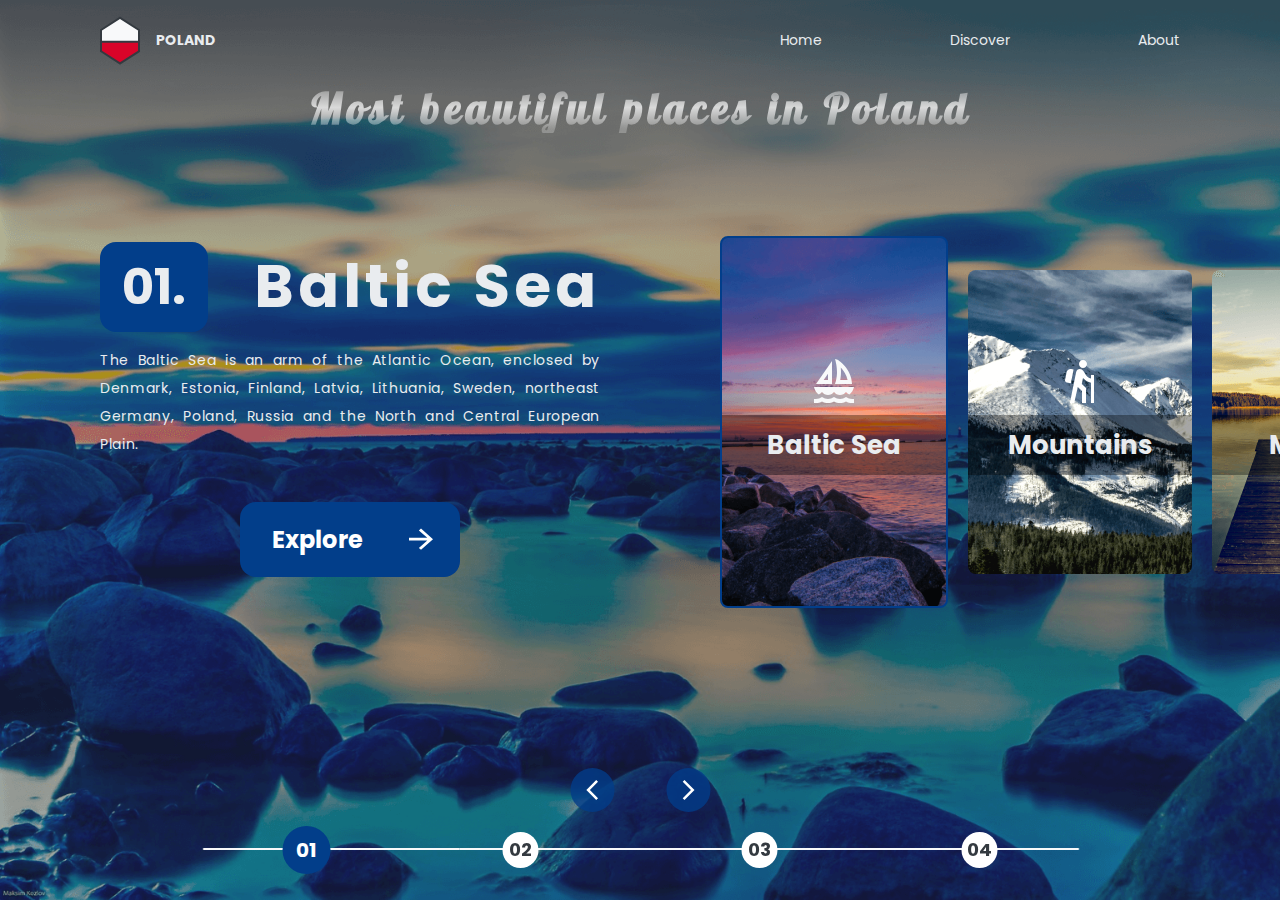
==== commit fdde5285: "New backgrounds for homepage. New slides mini pictures. Two from four subpages are finished." ====
--- a/index.html
+++ b/index.html
@@ -48,9 +48,9 @@
           <a href="#" class="link link--dropdown">Discover</a>
             <div class="dropdown-content">
             <a href="pages/baltic-sea.html" class="dropdown__link">Baltic Sea</a>
-            <a href="#" class="dropdown__link">Mountains</a>
-            <a href="#" class="dropdown__link">Masuria</a>
-            <a href="#" class="dropdown__link">Kashubia</a>
+            <a href="pages/mountains.html" class="dropdown__link">Mountains</a>
+            <a href="pages/masuria.html" class="dropdown__link">Masuria</a>
+            <a href="pages/kashubia.html" class="dropdown__link">Kashubia</a>
           </div>
           </div>
           <a href="#" class="link">About</a>
--- a/styles/style.css
+++ b/styles/style.css
@@ -84,8 +84,8 @@
 
 /* H1 - PAGE TITLE */
 .website-title {
-    margin-top: 24px;
-    margin-bottom: 80px;
+    margin-top: -24px;
+    margin-bottom: 30px;
 }
 .website-title__heading {
     font-family: 'Lobster', 'sans-serif';
@@ -101,13 +101,13 @@
     display: grid;
     grid-template-columns: 1fr 120px 1fr;
     grid-template-rows: 75% 25%;
-    /* overflow: hidden; */
+
 }
 
 /* Article with place descripton */
 
 .place {
-    width: 600px;
+    width: 500px;
     display: flex;
     flex-direction: column;
     position: relative;
@@ -119,7 +119,7 @@
     align-items: center;
 }
 .place__heading {
-    font-size: 80px;
+    font-size: 60px;
     font-weight: bold;
     letter-spacing: 4px;
     margin: 0;
@@ -127,18 +127,18 @@
 .place__number {
     background-color: #023E8A;
     border-radius: 16px;
-    width: 128px;
+    width: 108px;
     min-height: 90px;
     display: flex;
     align-items: center;
     justify-content: center;
     text-align: center;
-    font-size: 70px;
+    font-size: 50px;
     font-weight: bold;
 }
 .place__content {
     position: absolute;
-    top: 180px;
+    top: 140px;
     letter-spacing: .7px;
     text-align: justify;
     line-height: 28px;
@@ -171,7 +171,7 @@
 
 .slider {
     position: absolute;
-    width: 1200px;
+    width: 960px;
     height: 460px;
     display: flex;
     flex-flow: row nowrap;
@@ -182,9 +182,11 @@
 /* Slide-1 */
 .slide-01 {
     /* 300, 460 */
-    width: 280px;
-    height: 460px;
-    background-image: url("../img/gallery/small/slide-01.png");
+    width: 224px;
+    height: 368px;
+    background-image: url("../img/slides/slide-01.png");
+    background-repeat: no-repeat;
+    background-size: cover;
     border: 2px solid #023E8A;
     border-radius: 8px;
     display: flex;
@@ -195,7 +197,7 @@
 .slide-01__icon {
 }
 .slide-01__heading:before {
-    width: 280px;
+    width: 224px;
     height: 60px;
     position: absolute;
     display: block;
@@ -216,9 +218,9 @@
 /* Slide-2 */
 /* 280, 400 */
 .slide-02 {
-    width: 280px;
-    height: 380px;
-    background-image: url("../img/gallery/small/slide-02.png");
+    width: 224px;
+    height: 304px;
+    background-image: url("../img/slides/slide-02.png");
     border-radius: 8px;
     display: flex;
     flex-flow: column wrap;
@@ -228,7 +230,7 @@
 .slide-02__icon {
 }
 .slide-02__heading:before {
-    width: 280px;
+    width: 224px;
     height: 60px;
     position: absolute;
     display: block;
@@ -248,9 +250,9 @@
 
 /* Slide-3 */
 .slide-03 {
-    width: 280px;
-    height: 380px;
-    background-image: url("../img/gallery/small/slide-03.png");
+    width: 224px;
+    height: 304px;
+    background-image: url("../img/slides/slide-03.png");
     border-radius: 8px;
     display: flex;
     flex-flow: column wrap;
@@ -261,7 +263,7 @@
 
 }
 .slide-03__heading:before {
-    width: 280px;
+    width: 224px;
     height: 60px;
     position: absolute;
     display: block;
@@ -281,9 +283,9 @@
 
 /* Slide-4 */
 .slide-04 {
-    width: 280px;
-    height: 380px;
-    background-image: url("../img/gallery/small/slide-03.png");
+    width: 224px;
+    height: 304px;
+    background-image: url("../img/slides/slide-04.png");
     border-radius: 8px;
     display: flex;
     flex-flow: column wrap;
@@ -293,7 +295,7 @@
 .slide-04__icon {
 }
 .slide-04__heading:before {
-    width: 280px;
+    width: 224px;
     height: 60px;
     position: absolute;
     display: block;
@@ -319,7 +321,7 @@
     grid-column-start: 1;
     grid-column-end: 4;
     position: fixed;
-    bottom: 100px;
+    bottom: 50px;
     left: 50%;
     transform: translate(-50%, 0);
     width: 875px;
@@ -472,11 +474,19 @@
     .website-title__heading {
         font-size: 62px;
     }
-    main {
-        grid-template-columns: 1fr 1fr;
-    }
-    .place-01 {
+    .website-title {
+        margin-top: 12px;
+        margin-bottom: 40px;
+    }
+    .place {
         width: 600px;
+    }
+    .place__number {
+        width: 128px;
+    }
+    .place__content {
+        top: 160px;
+        font-size: 16px;
     }
     .slider-box {
         grid-column-start: 3;
@@ -487,4 +497,40 @@
         margin: 0px auto;
         margin-bottom: -30px;
     }
+    .slider {
+        position: absolute;
+        width: 1200px;
+        height: 460px;
+    }
+    .slide-01 {
+        width: 280px;
+        height: 460px;
+    }
+    .slide-02 {
+        width: 280px;
+        height: 380px;
+    }
+    .slide-03 {
+        width: 280px;
+        height: 380px;
+    }
+    .slide-04 {
+        width: 280px;
+        height: 380px;
+    }
+    .slide-01__heading:before {
+        width: 280px;
+    }
+    .slide-02__heading:before {
+        width: 280px;
+    }
+    .slide-03__heading:before {
+        width: 280px;
+    }
+    .slide-04__heading:before {
+        width: 280px;
+    }
+    .slider-control {
+        bottom: 100px;
+    }
 }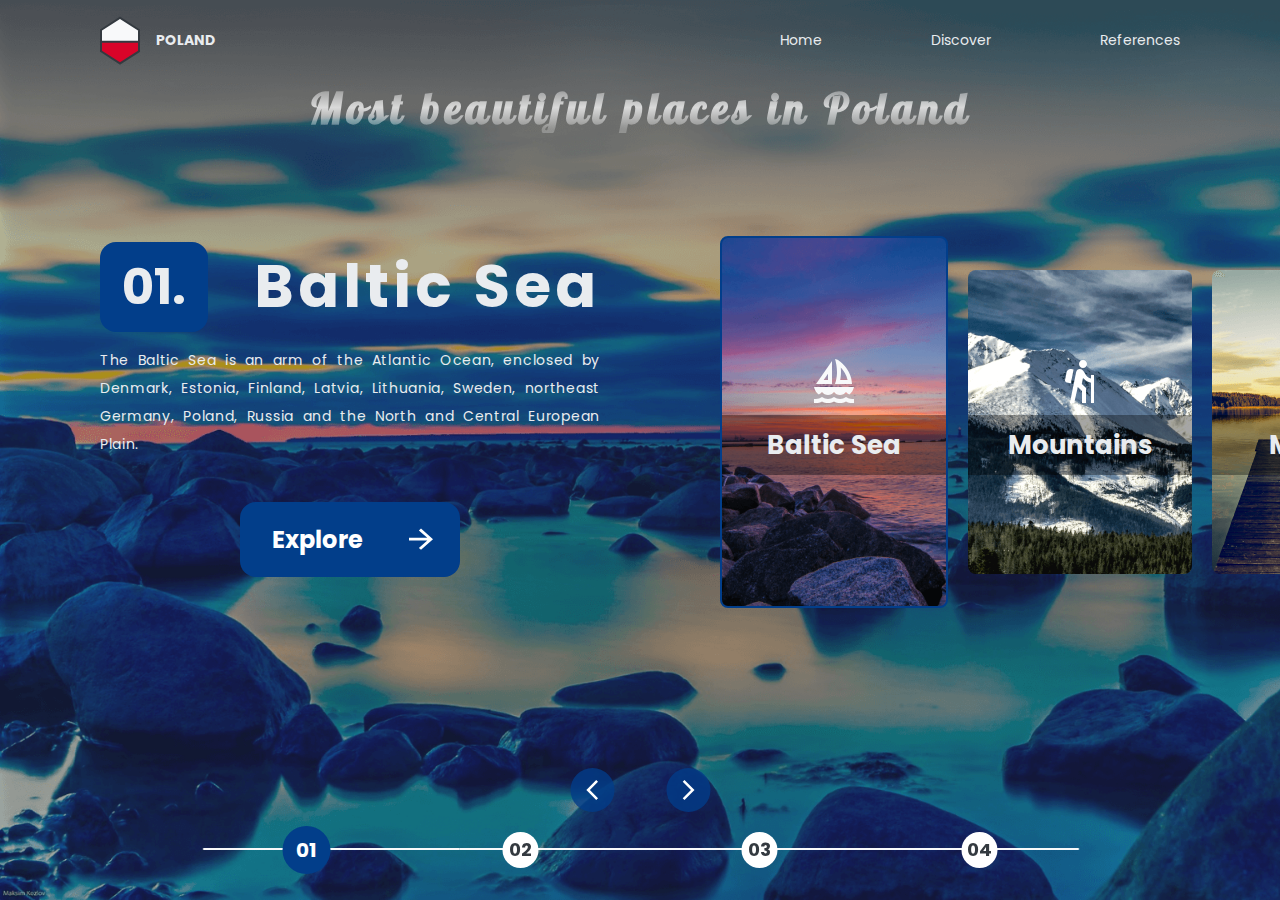
==== commit a5a0fa0a: "All subpages finished with all text and pictures added." ====
--- a/index.html
+++ b/index.html
@@ -17,8 +17,7 @@
     <meta property="og:url" content="https://dawid-klos.github.io" />
     <meta
       property="og:image"
-      content="https://dawid-klos.github.io/cover.png"
-    />
+      content="https://dawid-klos.github.io/cover.png"/>
     <!-- loading styles -->
     <link rel="stylesheet" href="styles/normalize.css" />
     <link rel="stylesheet" href="styles/style.css" />
@@ -53,7 +52,7 @@
             <a href="pages/kashubia.html" class="dropdown__link">Kashubia</a>
           </div>
           </div>
-          <a href="#" class="link">About</a>
+          <a href="pages/references.html" class="link">References</a>
       </nav>
     </div>
 
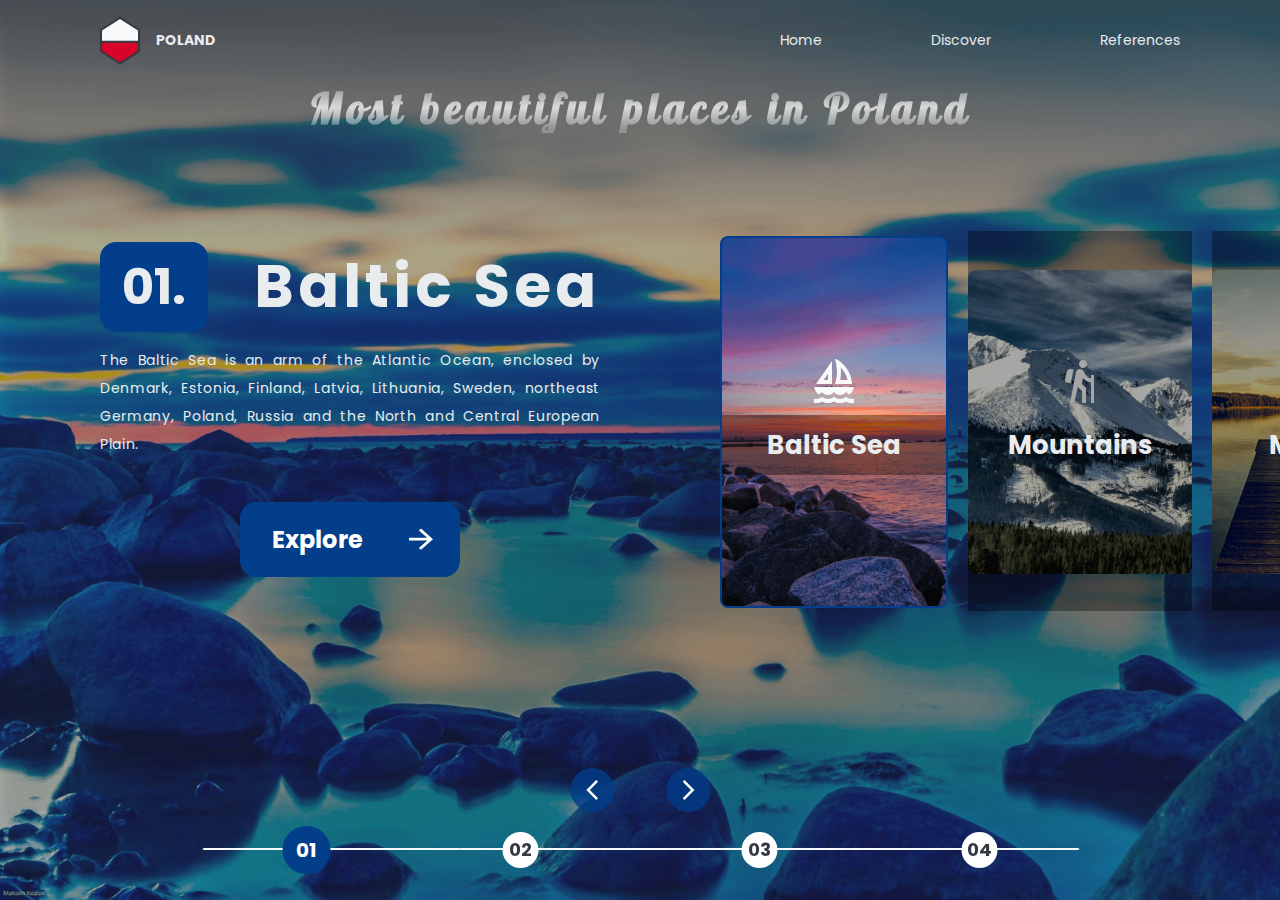
==== commit ca91c229: "Finish references page. Add small animation on elements on hover" ====
--- a/index.html
+++ b/index.html
@@ -9,15 +9,6 @@
       name="description"
       content="This website shows most beautiful places to visit in Poland."
     />
-    <!-- Title -->
-    <meta property="og:title" content="Places in Poland" />
-    <!-- OPTIONAL description. 2-4 sentences. -->
-    <meta property="og:description" content="" />
-    <!-- full url with http(s) ie. https://maciejkorsan.github.io/my-repo/ -->
-    <meta property="og:url" content="https://dawid-klos.github.io" />
-    <meta
-      property="og:image"
-      content="https://dawid-klos.github.io/cover.png"/>
     <!-- loading styles -->
     <link rel="stylesheet" href="styles/normalize.css" />
     <link rel="stylesheet" href="styles/style.css" />
@@ -42,7 +33,7 @@
       </div>
       <nav class="links">
           <a href="#" class="link">Home</a>
-          <!-- DROPDOWN LIST FROM w3 - https://www.w3schools.com/css/css_dropdowns.asp -->
+          <!-- DROPDOWN LIST CODE ADAPTED FROM w3s - https://www.w3schools.com/css/css_dropdowns.asp -->
           <div class="dropdown">
           <a href="#" class="link link--dropdown">Discover</a>
             <div class="dropdown-content">
--- a/styles/style.css
+++ b/styles/style.css
@@ -11,8 +11,8 @@
     color: #E9ECEF;
     margin: 0px 100px;
     overflow: hidden;
-}
-
+    transition: background-image .8s ease-in-out;
+}
 /* TOP SECTION */
 .navbar {
     max-width: 100%;
@@ -34,11 +34,12 @@
     text-decoration: none;
     color: #E9ECEF;
     font-weight: 400;
-}
-.link-active {
-    font-weight: 700;
-}
-/* dropdown-link */
+    transition: font-weight .5s ease;
+}
+.link:hover {
+    font-weight: bold;
+}
+/* dropdown-link-menu */
 .dropdown {
     position: relative;
 }
@@ -83,9 +84,17 @@
 }
 
 /* H1 - PAGE TITLE */
+@keyframes loading {
+    from {
+        opacity: 0;
+    } to {
+        opacity: 1;
+    }
+}
 .website-title {
     margin-top: -24px;
     margin-bottom: 30px;
+    animation: loading 2s ease-in;
 }
 .website-title__heading {
     font-family: 'Lobster', 'sans-serif';
@@ -155,6 +164,11 @@
     color: #ffffff;
     font-weight: bold;
     font-size: 24px;
+    transition: width 0.5s ease;
+}
+
+.place__explore-btn:hover {
+    width: 240px;
 }
 
 .place__explore-btn p {
@@ -193,6 +207,7 @@
     flex-flow: column wrap;
     justify-content: center;
     align-content: center;
+    transition: background-image .8s ease;
 }
 .slide-01__icon {
 }
@@ -216,7 +231,7 @@
 }
 
 /* Slide-2 */
-/* 280, 400 */
+
 .slide-02 {
     width: 224px;
     height: 304px;
@@ -230,6 +245,17 @@
 .slide-02__icon {
 }
 .slide-02__heading:before {
+    width: 224px;
+    height: 380px;
+    position: absolute;
+    display: block;
+    content: '';
+    background-color: black;
+    opacity: 35%;
+    z-index: -1;
+    margin-top: -200px;
+}
+/* .slide-02__heading:before {
     width: 224px;
     height: 60px;
     position: absolute;
@@ -239,7 +265,7 @@
     opacity: 35%;
     z-index: -1;
     margin-top: -16px;
-}
+} */
 .slide-02__heading {
     width: 100%;
     font-size: 26px;
@@ -264,14 +290,14 @@
 }
 .slide-03__heading:before {
     width: 224px;
-    height: 60px;
+    height: 380px;
     position: absolute;
     display: block;
     content: '';
     background-color: black;
     opacity: 35%;
     z-index: -1;
-    margin-top: -16px;
+    margin-top: -200px;
 }
 .slide-03__heading {
     width: 100%;
@@ -296,14 +322,14 @@
 }
 .slide-04__heading:before {
     width: 224px;
-    height: 60px;
+    height: 380px;
     position: absolute;
     display: block;
     content: '';
     background-color: black;
     opacity: 35%;
     z-index: -1;
-    margin-top: -16px;
+    margin-top: -200px;
 }
 .slide-04__heading {
     width: 100%;
@@ -342,6 +368,13 @@
     justify-content: center;
     align-items: center;
     border: none;
+    cursor: pointer;
+    transition: width .6s, height .6s, transform .6s;
+}
+.arrow-back:hover {
+    width: 46px;
+    height: 46px;
+    transform: rotate(360deg);
 }
 .arrow-forward {
     background-color: hsl(214, 97%, 27%, 80%);
@@ -352,6 +385,13 @@
     justify-content: center;
     align-items: center;
     border: none;
+    cursor: pointer;
+    transition: width .6s, height .6s, transform .6s;
+}
+.arrow-forward:hover {
+    width: 46px;
+    height: 46px;
+    transform: rotate(360deg);
 }
 
 /* position of slider */
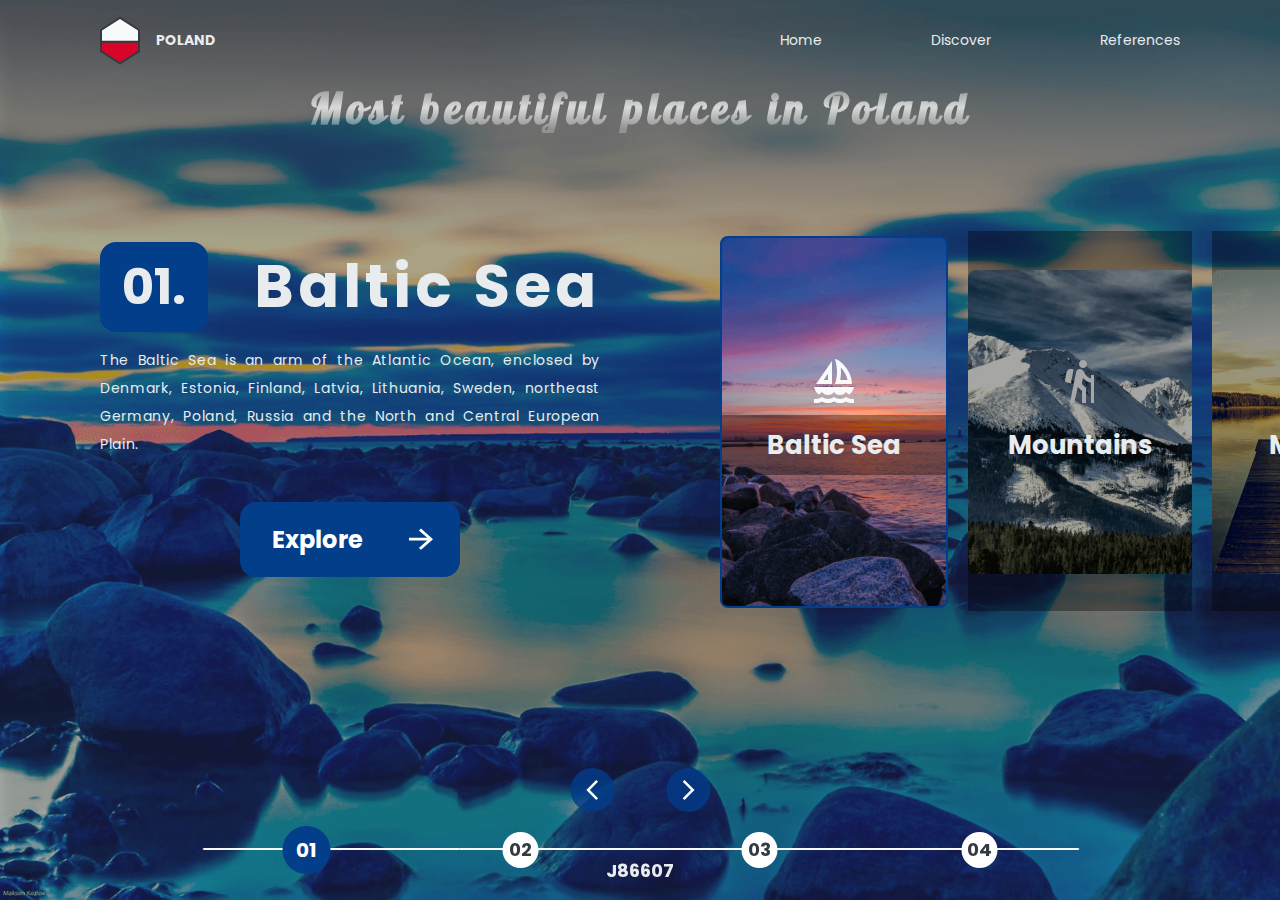
==== commit a4fa060b: "Remove unnecessary photos." ====
--- a/index.html
+++ b/index.html
@@ -122,6 +122,7 @@
         </div>
       </div>
     </main>
+    <p class="made-by">J86607</p>
     <script src="js/app.js"></script>
   </body>
 </html>
--- a/styles/style.css
+++ b/styles/style.css
@@ -11,7 +11,7 @@
     color: #E9ECEF;
     margin: 0px 100px;
     overflow: hidden;
-    transition: background-image .8s ease-in-out;
+    transition: background-image 1.2s ease-in-out;
 }
 /* TOP SECTION */
 .navbar {
@@ -207,7 +207,7 @@
     flex-flow: column wrap;
     justify-content: center;
     align-content: center;
-    transition: background-image .8s ease;
+    transition: background-image .1s ease;
 }
 .slide-01__icon {
 }
@@ -241,6 +241,7 @@
     flex-flow: column wrap;
     justify-content: center;
     align-content: center;
+    transition: background-image .1s ease;
 }
 .slide-02__icon {
 }
@@ -284,6 +285,7 @@
     flex-flow: column wrap;
     justify-content: center;
     align-content: center;
+    transition: background-image .1s ease;
 }
 .slide-03__icon {
 
@@ -369,11 +371,9 @@
     align-items: center;
     border: none;
     cursor: pointer;
-    transition: width .6s, height .6s, transform .6s;
+    transition: transform .6s;
 }
 .arrow-back:hover {
-    width: 46px;
-    height: 46px;
     transform: rotate(360deg);
 }
 .arrow-forward {
@@ -386,11 +386,9 @@
     align-items: center;
     border: none;
     cursor: pointer;
-    transition: width .6s, height .6s, transform .6s;
+    transition: transform .6s;
 }
 .arrow-forward:hover {
-    width: 46px;
-    height: 46px;
     transform: rotate(360deg);
 }
 
@@ -507,6 +505,14 @@
     font-size: 20px;
 }
 
+/* Website made by */
+.made-by {
+    position: fixed;
+    font-weight: bold;
+    bottom: 0px;
+    left: 50%;
+    transform: translate(-50%);
+}
 @media (min-width: 1441px) {
     .body {
         margin: 0 180px;
